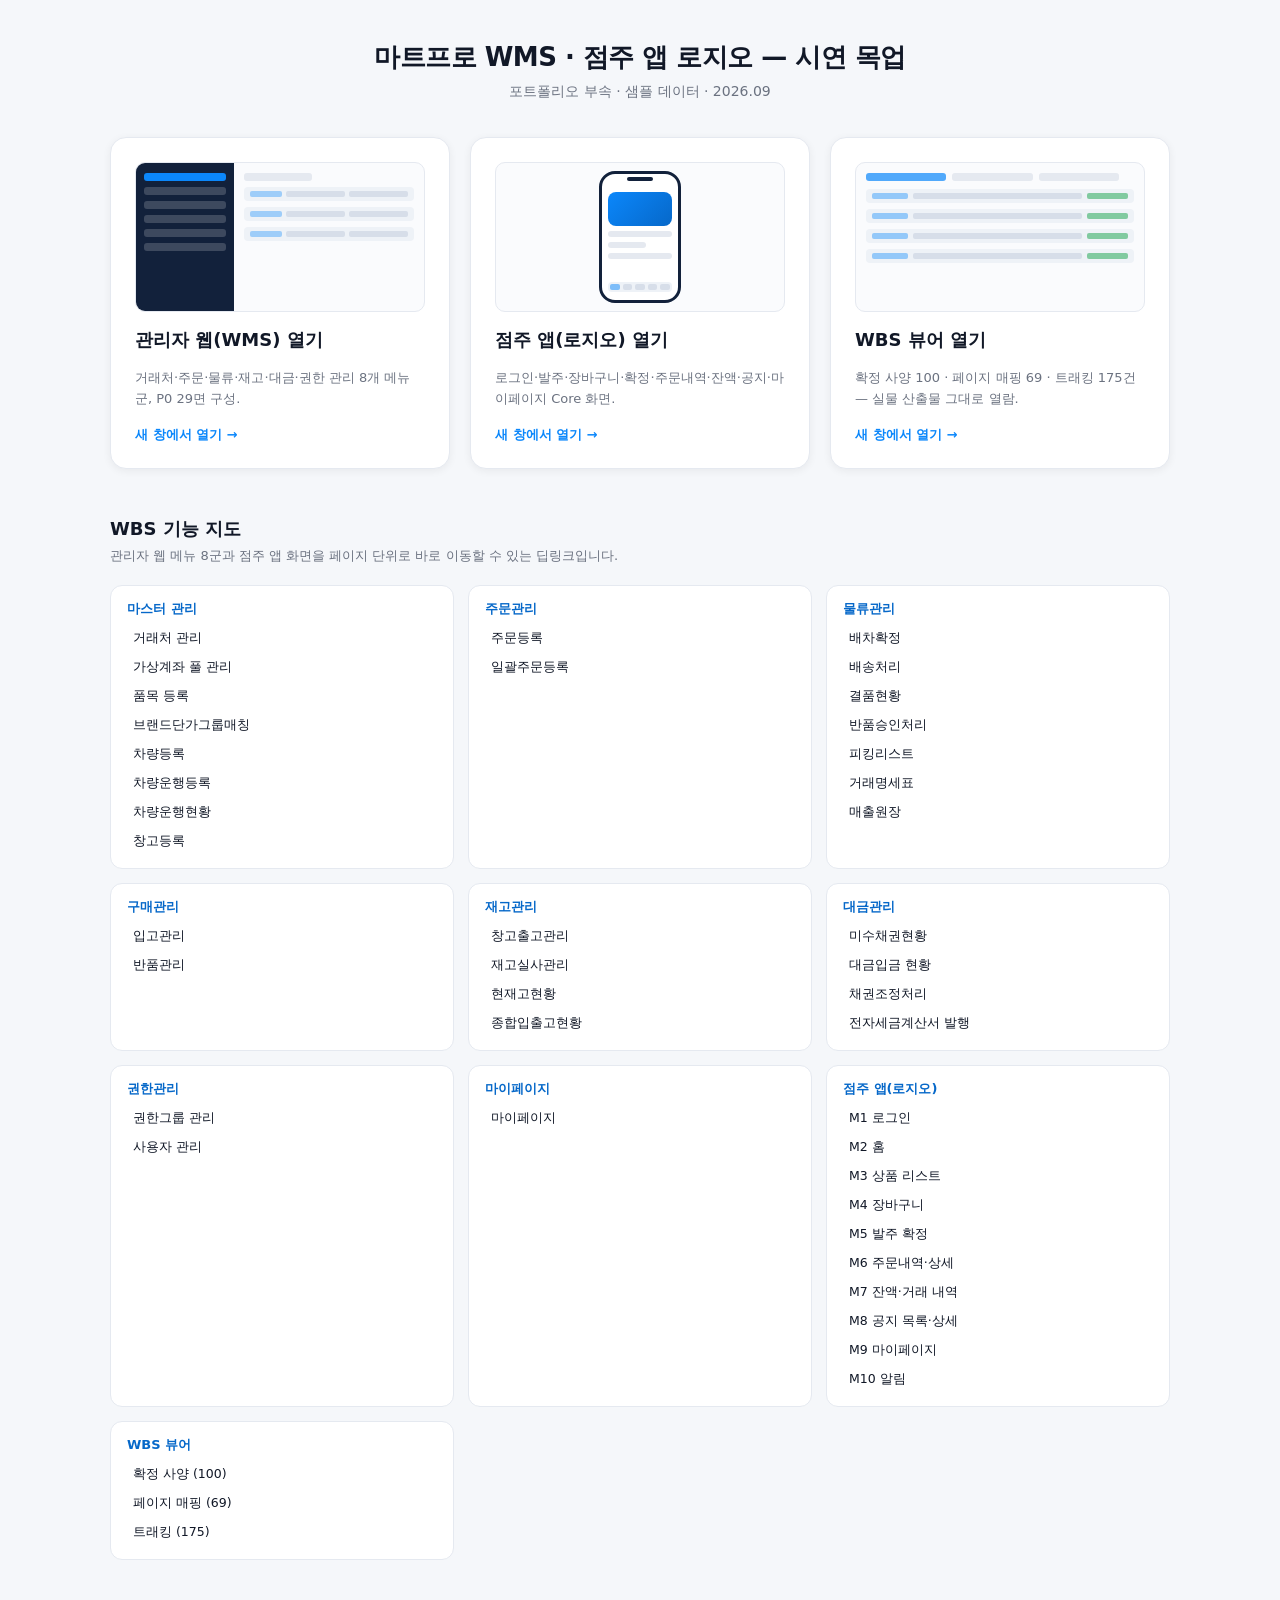
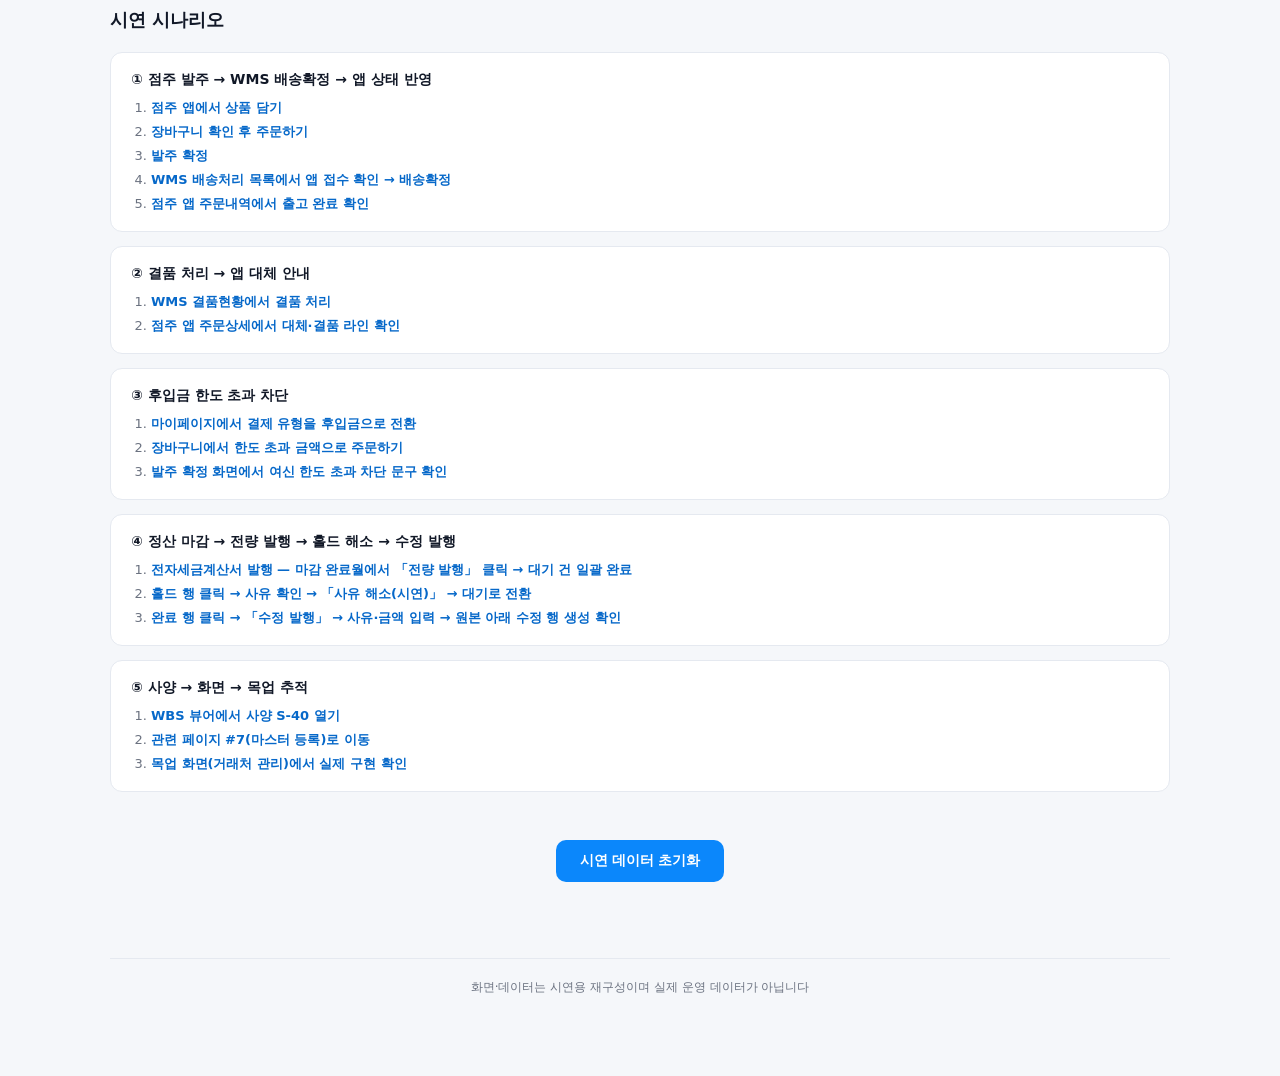
==== out/index.html @ e3179eb7 "Add files via upload" ====
<!doctype html>
<html lang="ko">
<head>
<meta charset="utf-8">
<meta name="viewport" content="width=device-width, initial-scale=1">
<title>마트프로 WMS · 점주 앱 로지오 — 시연 목업</title>
<link rel="stylesheet" href="shared/demo.css">
<style>
  .wrap{max-width:1100px;margin:0 auto;padding:40px 20px 80px;}
  header.hero{text-align:center;margin-bottom:36px;}
  header.hero h1{font-size:26px;font-weight:700;margin:0 0 8px;letter-spacing:-.02em;word-break:keep-all;}
  @media (max-width:420px){header.hero h1{font-size:21px;}}
  header.hero p{color:var(--sub);font-size:14px;margin:0;}

  .cards{display:grid;grid-template-columns:1fr 1fr 1fr;gap:20px;margin-bottom:48px;}
  @media (max-width:1000px){.cards{grid-template-columns:1fr 1fr;}}
  @media (max-width:760px){.cards{grid-template-columns:1fr;}}

  .card{
    background:var(--card);border:1px solid var(--line);border-radius:16px;
    padding:24px;display:flex;flex-direction:column;gap:16px;text-decoration:none;color:inherit;
    box-shadow:0 2px 8px rgba(0,0,0,.06);transition:transform .15s ease, box-shadow .15s ease;
  }
  .card:hover{transform:translateY(-2px);box-shadow:0 8px 20px rgba(11,135,251,.12);}
  .card h2{font-size:18px;margin:0;font-weight:700;}
  .card p.desc{margin:0;color:var(--sub);font-size:13px;line-height:1.6;}
  .card .cta{font-size:13px;color:var(--primary);font-weight:600;}

  /* mini mockup: WMS */
  .mini{border-radius:10px;border:1px solid var(--line);background:#fafbfd;overflow:hidden;height:150px;display:flex;}
  .mini-wms-side{width:34%;background:#12213B;display:flex;flex-direction:column;gap:6px;padding:10px 8px;}
  .mini-wms-side i{display:block;height:8px;border-radius:3px;background:rgba(255,255,255,.18);}
  .mini-wms-side i.active{background:var(--primary);}
  .mini-wms-main{flex:1;padding:10px;display:flex;flex-direction:column;gap:6px;}
  .mini-wms-bar{height:8px;border-radius:3px;background:#E5E9F0;width:40%;}
  .mini-wms-row{height:14px;border-radius:4px;background:#EEF2F7;display:flex;align-items:center;padding:0 6px;gap:4px;}
  .mini-wms-row i{height:6px;border-radius:2px;background:#D7DEE9;flex:1;}
  .mini-wms-row i:first-child{flex:0 0 20%;background:var(--primary);opacity:.35;}

  /* mini mockup: app phone */
  .mini-phone{border-radius:10px;border:1px solid var(--line);background:#fafbfd;display:flex;align-items:center;justify-content:center;height:150px;}
  .mini-phone-body{width:82px;height:132px;border-radius:16px;border:3px solid #12213B;background:#fff;position:relative;padding:8px 6px;display:flex;flex-direction:column;gap:5px;}
  .mini-phone-notch{position:absolute;top:3px;left:50%;transform:translateX(-50%);width:26px;height:4px;border-radius:2px;background:#12213B;}
  .mini-phone-hero{height:34px;border-radius:8px;background:linear-gradient(135deg,var(--primary),var(--primary-dark));margin-top:10px;}
  .mini-phone-line{height:6px;border-radius:3px;background:#E5E9F0;}
  .mini-phone-line.short{width:60%;}
  .mini-phone-tabbar{margin-top:auto;height:10px;border-radius:4px;background:#EEF2F7;display:flex;gap:3px;padding:2px;}
  .mini-phone-tabbar i{flex:1;border-radius:2px;background:#D7DEE9;}
  .mini-phone-tabbar i:first-child{background:var(--primary);opacity:.5;}

  /* mini mockup: WBS 뷰어 (테이블/행 실루엣) */
  .mini-wbs{border-radius:10px;border:1px solid var(--line);background:#fafbfd;overflow:hidden;height:150px;padding:10px;display:flex;flex-direction:column;gap:6px;}
  .mini-wbs-tabs{display:flex;gap:6px;margin-bottom:2px;}
  .mini-wbs-tabs i{height:8px;width:30%;border-radius:3px;background:#E5E9F0;}
  .mini-wbs-tabs i:first-child{background:var(--primary);opacity:.7;}
  .mini-wbs-row{height:14px;border-radius:4px;background:#EEF2F7;display:flex;align-items:center;padding:0 6px;gap:5px;}
  .mini-wbs-row i{height:6px;border-radius:2px;background:#D7DEE9;}
  .mini-wbs-row i.id{flex:0 0 14%;background:var(--primary);opacity:.4;}
  .mini-wbs-row i.bar{flex:1;}
  .mini-wbs-row i.badge{flex:0 0 16%;background:var(--ok);opacity:.5;}

  section.map{margin-bottom:48px;}
  section.map > h2{font-size:18px;font-weight:700;margin:0 0 6px;}
  section.map > p.lead{color:var(--sub);font-size:13px;margin:0 0 20px;}

  .map-grid{display:grid;grid-template-columns:repeat(3,1fr);gap:14px;}
  @media (max-width:900px){.map-grid{grid-template-columns:repeat(2,1fr);}}
  @media (max-width:600px){.map-grid{grid-template-columns:1fr;}}

  .group{background:var(--card);border:1px solid var(--line);border-radius:12px;padding:14px 16px;}
  .group h3{font-size:13px;margin:0 0 8px;color:var(--primary-dark);font-weight:700;}
  .group ul{list-style:none;margin:0;padding:0;display:flex;flex-direction:column;gap:4px;}
  .group li a{display:block;font-size:12.5px;color:var(--ink);text-decoration:none;padding:4px 6px;border-radius:6px;}
  .group li a:hover{background:#EDF5FF;color:var(--primary-dark);}

  .app-col h3{font-size:13px;margin:0 0 8px;color:var(--primary-dark);font-weight:700;}

  section.scenarios{margin-bottom:48px;}
  section.scenarios > h2{font-size:18px;font-weight:700;margin:0 0 20px;}
  .scenario{background:var(--card);border:1px solid var(--line);border-radius:12px;padding:18px 20px;margin-bottom:14px;}
  .scenario h3{font-size:14px;margin:0 0 10px;}
  .scenario ol{margin:0;padding-left:20px;display:flex;flex-direction:column;gap:6px;}
  .scenario ol li{font-size:13px;color:var(--sub);}
  .scenario ol li a{color:var(--primary-dark);text-decoration:none;font-weight:600;}
  .scenario ol li a:hover{text-decoration:underline;}

  section.reset{text-align:center;margin-bottom:48px;}
  #resetBtn{
    background:var(--primary);color:#fff;border:none;border-radius:10px;
    padding:12px 24px;font-size:14px;font-weight:600;cursor:pointer;
  }
  #resetBtn:hover{background:var(--primary-dark);}
  #resetMsg{margin-top:10px;font-size:13px;color:var(--ok);min-height:18px;}

  footer{text-align:center;color:var(--sub);font-size:12px;padding-top:20px;border-top:1px solid var(--line);}
</style>
</head>
<body>
<div class="wrap">

  <header class="hero">
    <h1>마트프로 WMS · 점주 앱 로지오 — 시연 목업</h1>
    <p>포트폴리오 부속 · 샘플 데이터 · 2026.09</p>
  </header>

  <div class="cards">
    <a class="card" href="wms/index.html" target="_blank" rel="noopener">
      <div class="mini">
        <div class="mini-wms-side">
          <i class="active"></i><i></i><i></i><i></i><i></i><i></i>
        </div>
        <div class="mini-wms-main">
          <div class="mini-wms-bar"></div>
          <div class="mini-wms-row"><i></i><i></i><i></i></div>
          <div class="mini-wms-row"><i></i><i></i><i></i></div>
          <div class="mini-wms-row"><i></i><i></i><i></i></div>
        </div>
      </div>
      <h2>관리자 웹(WMS) 열기</h2>
      <p class="desc">거래처·주문·물류·재고·대금·권한 관리 8개 메뉴군, P0 29면 구성.</p>
      <span class="cta">새 창에서 열기 →</span>
    </a>

    <a class="card" href="app/index.html" target="_blank" rel="noopener">
      <div class="mini-phone">
        <div class="mini-phone-body">
          <div class="mini-phone-notch"></div>
          <div class="mini-phone-hero"></div>
          <div class="mini-phone-line"></div>
          <div class="mini-phone-line short"></div>
          <div class="mini-phone-line"></div>
          <div class="mini-phone-tabbar"><i></i><i></i><i></i><i></i><i></i></div>
        </div>
      </div>
      <h2>점주 앱(로지오) 열기</h2>
      <p class="desc">로그인·발주·장바구니·확정·주문내역·잔액·공지·마이페이지 Core 화면.</p>
      <span class="cta">새 창에서 열기 →</span>
    </a>

    <a class="card" href="wbs/index.html" target="_blank" rel="noopener">
      <div class="mini-wbs">
        <div class="mini-wbs-tabs"><i></i><i></i><i></i></div>
        <div class="mini-wbs-row"><i class="id"></i><i class="bar"></i><i class="badge"></i></div>
        <div class="mini-wbs-row"><i class="id"></i><i class="bar"></i><i class="badge"></i></div>
        <div class="mini-wbs-row"><i class="id"></i><i class="bar"></i><i class="badge"></i></div>
        <div class="mini-wbs-row"><i class="id"></i><i class="bar"></i><i class="badge"></i></div>
      </div>
      <h2>WBS 뷰어 열기</h2>
      <p class="desc">확정 사양 100 · 페이지 매핑 69 · 트래킹 175건 — 실물 산출물 그대로 열람.</p>
      <span class="cta">새 창에서 열기 →</span>
    </a>
  </div>

  <section class="map">
    <h2>WBS 기능 지도</h2>
    <p class="lead">관리자 웹 메뉴 8군과 점주 앱 화면을 페이지 단위로 바로 이동할 수 있는 딥링크입니다.</p>
    <div class="map-grid">

      <div class="group">
        <h3>마스터 관리</h3>
        <ul>
          <li><a href="wms/index.html#/system/partner" target="_blank" rel="noopener">거래처 관리</a></li>
          <li><a href="wms/index.html#/system/virtual-account" target="_blank" rel="noopener">가상계좌 풀 관리</a></li>
          <li><a href="wms/index.html#/system/product" target="_blank" rel="noopener">품목 등록</a></li>
          <li><a href="wms/index.html#/system/brand-price-match" target="_blank" rel="noopener">브랜드단가그룹매칭</a></li>
          <li><a href="wms/index.html#/system/vehicle" target="_blank" rel="noopener">차량등록</a></li>
          <li><a href="wms/index.html#/system/vehicle-routes" target="_blank" rel="noopener">차량운행등록</a></li>
          <li><a href="wms/index.html#/system/vehicle-status" target="_blank" rel="noopener">차량운행현황</a></li>
          <li><a href="wms/index.html#/system/warehouse" target="_blank" rel="noopener">창고등록</a></li>
        </ul>
      </div>

      <div class="group">
        <h3>주문관리</h3>
        <ul>
          <li><a href="wms/index.html#/order/register" target="_blank" rel="noopener">주문등록</a></li>
          <li><a href="wms/index.html#/order/bulk-register" target="_blank" rel="noopener">일괄주문등록</a></li>
        </ul>
      </div>

      <div class="group">
        <h3>물류관리</h3>
        <ul>
          <li><a href="wms/index.html#/logistics/dispatch" target="_blank" rel="noopener">배차확정</a></li>
          <li><a href="wms/index.html#/logistics/order-confirm" target="_blank" rel="noopener">배송처리</a></li>
          <li><a href="wms/index.html#/logistics/shortage" target="_blank" rel="noopener">결품현황</a></li>
          <li><a href="wms/index.html#/logistics/return-approval" target="_blank" rel="noopener">반품승인처리</a></li>
          <li><a href="wms/index.html#/logistics/picking" target="_blank" rel="noopener">피킹리스트</a></li>
          <li><a href="wms/index.html#/logistics/trade-statement" target="_blank" rel="noopener">거래명세표</a></li>
          <li><a href="wms/index.html#/logistics/sales-ledger" target="_blank" rel="noopener">매출원장</a></li>
        </ul>
      </div>

      <div class="group">
        <h3>구매관리</h3>
        <ul>
          <li><a href="wms/index.html#/purchase/receiving" target="_blank" rel="noopener">입고관리</a></li>
          <li><a href="wms/index.html#/purchase/return" target="_blank" rel="noopener">반품관리</a></li>
        </ul>
      </div>

      <div class="group">
        <h3>재고관리</h3>
        <ul>
          <li><a href="wms/index.html#/inventory/outbound" target="_blank" rel="noopener">창고출고관리</a></li>
          <li><a href="wms/index.html#/inventory/audit" target="_blank" rel="noopener">재고실사관리</a></li>
          <li><a href="wms/index.html#/inventory/status" target="_blank" rel="noopener">현재고현황</a></li>
          <li><a href="wms/index.html#/inventory/report" target="_blank" rel="noopener">종합입출고현황</a></li>
        </ul>
      </div>

      <div class="group">
        <h3>대금관리</h3>
        <ul>
          <li><a href="wms/index.html#/payment/receivables" target="_blank" rel="noopener">미수채권현황</a></li>
          <li><a href="wms/index.html#/payment/charge-balance" target="_blank" rel="noopener">대금입금 현황</a></li>
          <li><a href="wms/index.html#/payment/credit-adjustment" target="_blank" rel="noopener">채권조정처리</a></li>
          <li><a href="wms/index.html#/payment/tax-invoice" target="_blank" rel="noopener">전자세금계산서 발행</a></li>
        </ul>
      </div>

      <div class="group">
        <h3>권한관리</h3>
        <ul>
          <li><a href="wms/index.html#/permission/group" target="_blank" rel="noopener">권한그룹 관리</a></li>
          <li><a href="wms/index.html#/permission/user" target="_blank" rel="noopener">사용자 관리</a></li>
        </ul>
      </div>

      <div class="group">
        <h3>마이페이지</h3>
        <ul>
          <li><a href="wms/index.html#/mypage" target="_blank" rel="noopener">마이페이지</a></li>
        </ul>
      </div>

      <div class="group app-col">
        <h3>점주 앱(로지오)</h3>
        <ul>
          <li><a href="app/index.html#/login" target="_blank" rel="noopener">M1 로그인</a></li>
          <li><a href="app/index.html#/home" target="_blank" rel="noopener">M2 홈</a></li>
          <li><a href="app/index.html#/catalog" target="_blank" rel="noopener">M3 상품 리스트</a></li>
          <li><a href="app/index.html#/cart" target="_blank" rel="noopener">M4 장바구니</a></li>
          <li><a href="app/index.html#/confirm" target="_blank" rel="noopener">M5 발주 확정</a></li>
          <li><a href="app/index.html#/history" target="_blank" rel="noopener">M6 주문내역·상세</a></li>
          <li><a href="app/index.html#/balance" target="_blank" rel="noopener">M7 잔액·거래 내역</a></li>
          <li><a href="app/index.html#/notice" target="_blank" rel="noopener">M8 공지 목록·상세</a></li>
          <li><a href="app/index.html#/mypage" target="_blank" rel="noopener">M9 마이페이지</a></li>
          <li><a href="app/index.html#/notify" target="_blank" rel="noopener">M10 알림</a></li>
        </ul>
      </div>

      <div class="group">
        <h3>WBS 뷰어</h3>
        <ul>
          <li><a href="wbs/index.html#/specs" target="_blank" rel="noopener">확정 사양 (100)</a></li>
          <li><a href="wbs/index.html#/pages" target="_blank" rel="noopener">페이지 매핑 (69)</a></li>
          <li><a href="wbs/index.html#/track" target="_blank" rel="noopener">트래킹 (175)</a></li>
        </ul>
      </div>

    </div>
  </section>

  <section class="scenarios">
    <h2>시연 시나리오</h2>

    <div class="scenario">
      <h3>① 점주 발주 → WMS 배송확정 → 앱 상태 반영</h3>
      <ol>
        <li><a href="app/index.html#/catalog" target="_blank" rel="noopener">점주 앱에서 상품 담기</a></li>
        <li><a href="app/index.html#/cart" target="_blank" rel="noopener">장바구니 확인 후 주문하기</a></li>
        <li><a href="app/index.html#/confirm" target="_blank" rel="noopener">발주 확정</a></li>
        <li><a href="wms/index.html#/logistics/order-confirm" target="_blank" rel="noopener">WMS 배송처리 목록에서 앱 접수 확인 → 배송확정</a></li>
        <li><a href="app/index.html#/history" target="_blank" rel="noopener">점주 앱 주문내역에서 출고 완료 확인</a></li>
      </ol>
    </div>

    <div class="scenario">
      <h3>② 결품 처리 → 앱 대체 안내</h3>
      <ol>
        <li><a href="wms/index.html#/logistics/shortage" target="_blank" rel="noopener">WMS 결품현황에서 결품 처리</a></li>
        <li><a href="app/index.html#/history" target="_blank" rel="noopener">점주 앱 주문상세에서 대체·결품 라인 확인</a></li>
      </ol>
    </div>

    <div class="scenario">
      <h3>③ 후입금 한도 초과 차단</h3>
      <ol>
        <li><a href="app/index.html#/mypage" target="_blank" rel="noopener">마이페이지에서 결제 유형을 후입금으로 전환</a></li>
        <li><a href="app/index.html#/cart" target="_blank" rel="noopener">장바구니에서 한도 초과 금액으로 주문하기</a></li>
        <li><a href="app/index.html#/confirm" target="_blank" rel="noopener">발주 확정 화면에서 여신 한도 초과 차단 문구 확인</a></li>
      </ol>
    </div>

    <div class="scenario">
      <h3>④ 정산 마감 → 전량 발행 → 홀드 해소 → 수정 발행</h3>
      <ol>
        <li><a href="wms/index.html#/payment/tax-invoice" target="_blank" rel="noopener">전자세금계산서 발행 — 마감 완료월에서 「전량 발행」 클릭 → 대기 건 일괄 완료</a></li>
        <li><a href="wms/index.html#/payment/tax-invoice" target="_blank" rel="noopener">홀드 행 클릭 → 사유 확인 → 「사유 해소(시연)」 → 대기로 전환</a></li>
        <li><a href="wms/index.html#/payment/tax-invoice" target="_blank" rel="noopener">완료 행 클릭 → 「수정 발행」 → 사유·금액 입력 → 원본 아래 수정 행 생성 확인</a></li>
      </ol>
    </div>
    <div class="scenario">
      <h3>⑤ 사양 → 화면 → 목업 추적</h3>
      <ol>
        <li><a href="wbs/index.html#/specs/S-40" target="_blank" rel="noopener">WBS 뷰어에서 사양 S-40 열기</a></li>
        <li><a href="wbs/index.html#/pages/7" target="_blank" rel="noopener">관련 페이지 #7(마스터 등록)로 이동</a></li>
        <li><a href="wms/index.html#/system/partner" target="_blank" rel="noopener">목업 화면(거래처 관리)에서 실제 구현 확인</a></li>
      </ol>
    </div>
  </section>

  <section class="reset">
    <button id="resetBtn" type="button">시연 데이터 초기화</button>
    <div id="resetMsg"></div>
  </section>

  <footer>화면·데이터는 시연용 재구성이며 실제 운영 데이터가 아닙니다</footer>
</div>

<script src="shared/bridge.js"></script>
<script>
  document.getElementById('resetBtn').addEventListener('click', function () {
    var msg = document.getElementById('resetMsg');
    if (window.BRIDGE && typeof window.BRIDGE.resetDemo === 'function') {
      window.BRIDGE.resetDemo();
      msg.textContent = '시연 데이터를 초기화했습니다.';
    } else {
      msg.textContent = '초기화 기능을 불러오지 못했습니다.';
      msg.style.color = 'var(--warn)';
    }
  });
</script>
</body>
</html>
---- out/shared/demo.css ----
/* 진입·배너 공용 토큰 */
:root{
  --bg:#F5F7FA;
  --card:#fff;
  --ink:#111827;
  --sub:#6B7280;
  --line:#E5E9F0;
  --primary:#0B87FB;
  --primary-dark:#0668C9;
  --warn:#EF4444;
  --ok:#16A34A;
  --amber:#F59E0B;
}
*{box-sizing:border-box;}
body{
  margin:0;
  font-family:system-ui,-apple-system,"Segoe UI",Roboto,"Apple SD Gothic Neo","Malgun Gothic",sans-serif;
  background:var(--bg);
  color:var(--ink);
}
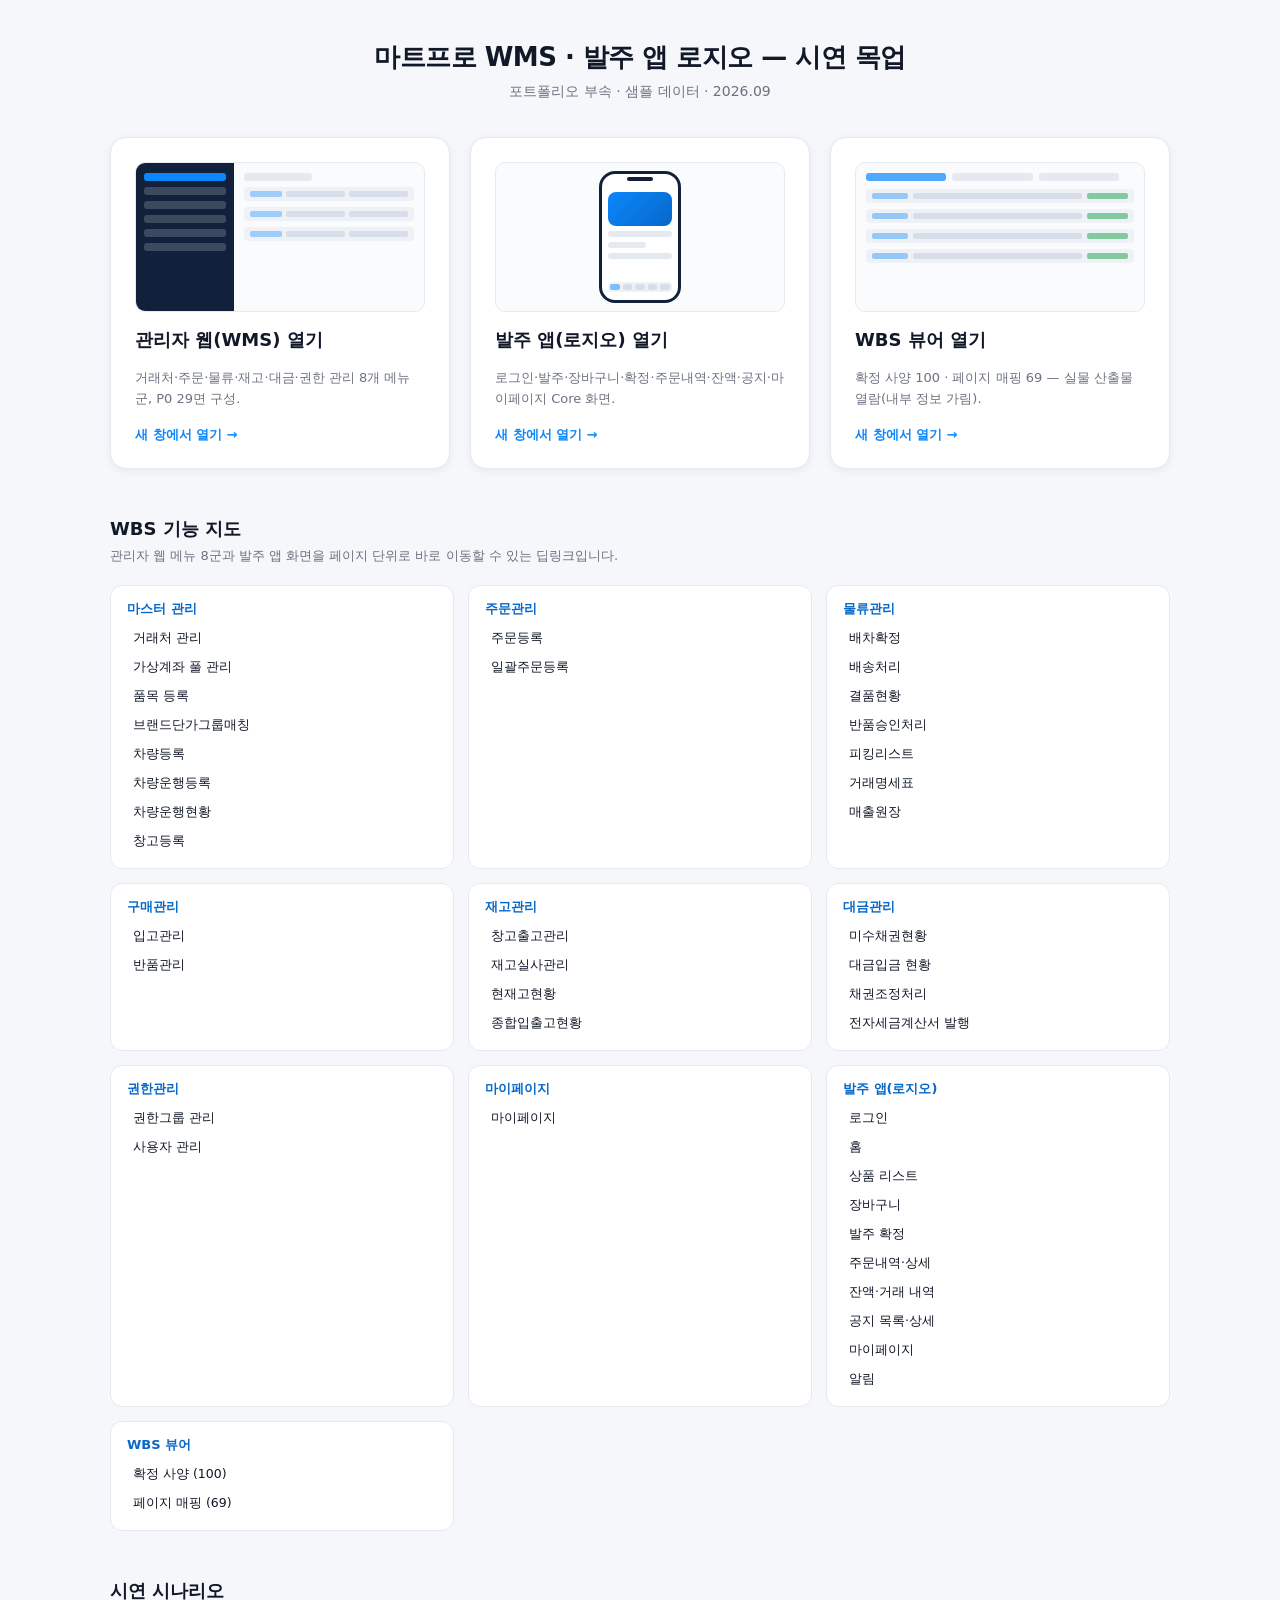
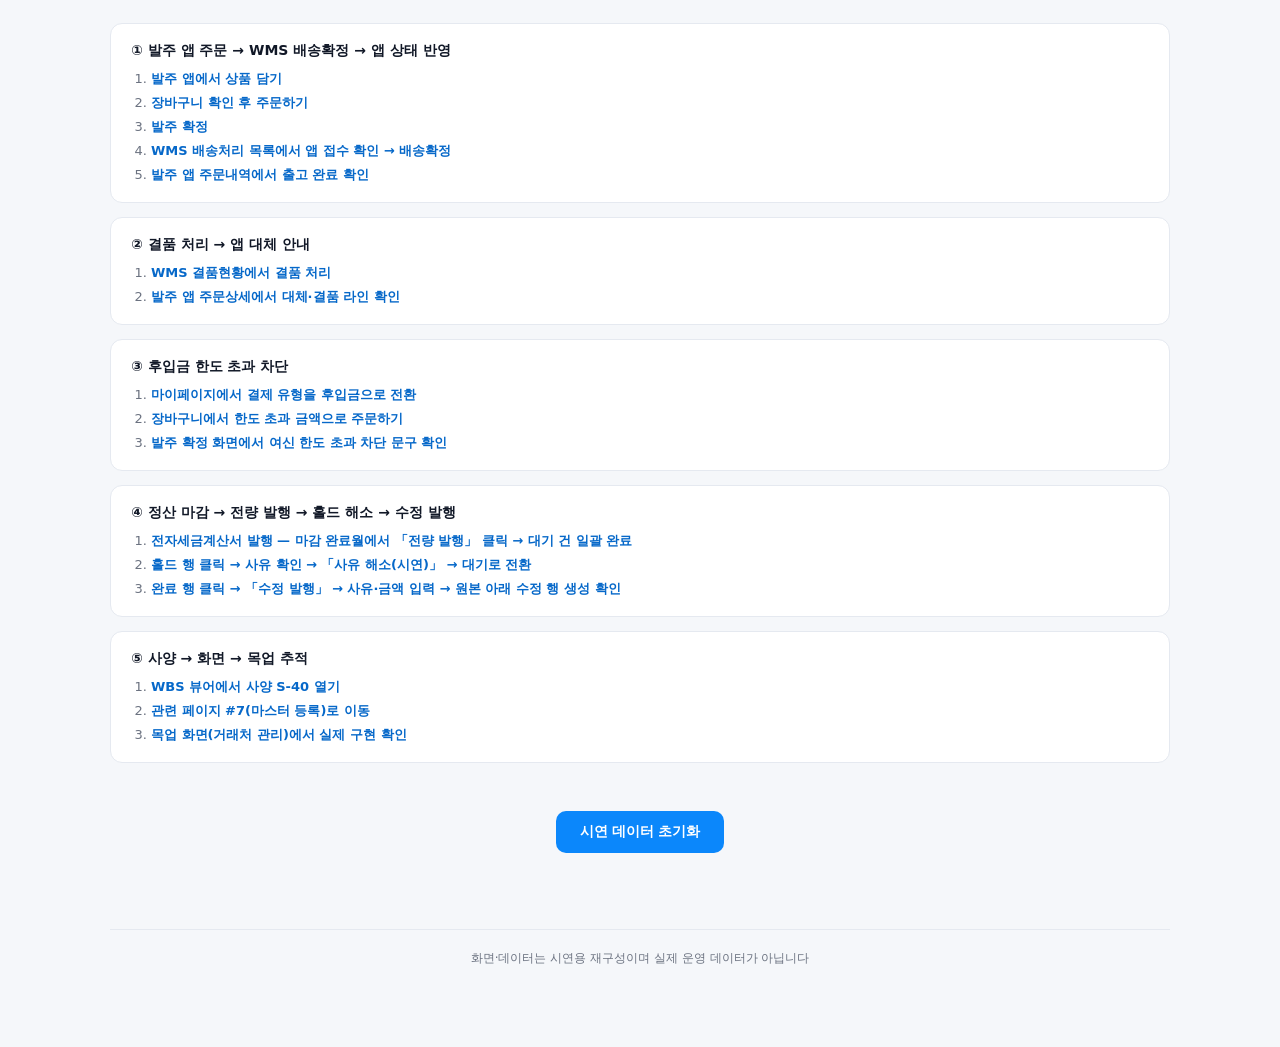
==== commit 6ee1874e: "데모 전수 점검 반영: '점주 앱'→'발주 앱', WMS 페이지 넘김 잘림 수정, WMS·발주 앱·WBS 죽은 버튼·참조 수정 Co-Authored-By: Claude Opus 5" ====
--- a/out/index.html
+++ b/out/index.html
@@ -3,7 +3,8 @@
 <head>
 <meta charset="utf-8">
 <meta name="viewport" content="width=device-width, initial-scale=1">
-<title>마트프로 WMS · 점주 앱 로지오 — 시연 목업</title>
+<title>마트프로 WMS · 발주 앱 로지오 — 시연 목업</title>
+<link rel="icon" href="data:,">
 <link rel="stylesheet" href="shared/demo.css">
 <style>
   .wrap{max-width:1100px;margin:0 auto;padding:40px 20px 80px;}
@@ -99,7 +100,7 @@
 <div class="wrap">
 
   <header class="hero">
-    <h1>마트프로 WMS · 점주 앱 로지오 — 시연 목업</h1>
+    <h1>마트프로 WMS · 발주 앱 로지오 — 시연 목업</h1>
     <p>포트폴리오 부속 · 샘플 데이터 · 2026.09</p>
   </header>
 
@@ -132,7 +133,7 @@
           <div class="mini-phone-tabbar"><i></i><i></i><i></i><i></i><i></i></div>
         </div>
       </div>
-      <h2>점주 앱(로지오) 열기</h2>
+      <h2>발주 앱(로지오) 열기</h2>
       <p class="desc">로그인·발주·장바구니·확정·주문내역·잔액·공지·마이페이지 Core 화면.</p>
       <span class="cta">새 창에서 열기 →</span>
     </a>
@@ -146,14 +147,14 @@
         <div class="mini-wbs-row"><i class="id"></i><i class="bar"></i><i class="badge"></i></div>
       </div>
       <h2>WBS 뷰어 열기</h2>
-      <p class="desc">확정 사양 100 · 페이지 매핑 69 · 트래킹 175건 — 실물 산출물 그대로 열람.</p>
+      <p class="desc">확정 사양 100 · 페이지 매핑 69 — 실물 산출물 열람(내부 정보 가림).</p>
       <span class="cta">새 창에서 열기 →</span>
     </a>
   </div>
 
   <section class="map">
     <h2>WBS 기능 지도</h2>
-    <p class="lead">관리자 웹 메뉴 8군과 점주 앱 화면을 페이지 단위로 바로 이동할 수 있는 딥링크입니다.</p>
+    <p class="lead">관리자 웹 메뉴 8군과 발주 앱 화면을 페이지 단위로 바로 이동할 수 있는 딥링크입니다.</p>
     <div class="map-grid">
 
       <div class="group">
@@ -235,18 +236,18 @@
       </div>
 
       <div class="group app-col">
-        <h3>점주 앱(로지오)</h3>
-        <ul>
-          <li><a href="app/index.html#/login" target="_blank" rel="noopener">M1 로그인</a></li>
-          <li><a href="app/index.html#/home" target="_blank" rel="noopener">M2 홈</a></li>
-          <li><a href="app/index.html#/catalog" target="_blank" rel="noopener">M3 상품 리스트</a></li>
-          <li><a href="app/index.html#/cart" target="_blank" rel="noopener">M4 장바구니</a></li>
-          <li><a href="app/index.html#/confirm" target="_blank" rel="noopener">M5 발주 확정</a></li>
-          <li><a href="app/index.html#/history" target="_blank" rel="noopener">M6 주문내역·상세</a></li>
-          <li><a href="app/index.html#/balance" target="_blank" rel="noopener">M7 잔액·거래 내역</a></li>
-          <li><a href="app/index.html#/notice" target="_blank" rel="noopener">M8 공지 목록·상세</a></li>
-          <li><a href="app/index.html#/mypage" target="_blank" rel="noopener">M9 마이페이지</a></li>
-          <li><a href="app/index.html#/notify" target="_blank" rel="noopener">M10 알림</a></li>
+        <h3>발주 앱(로지오)</h3>
+        <ul>
+          <li><a href="app/index.html#/login" target="_blank" rel="noopener">로그인</a></li>
+          <li><a href="app/index.html#/home" target="_blank" rel="noopener">홈</a></li>
+          <li><a href="app/index.html#/catalog" target="_blank" rel="noopener">상품 리스트</a></li>
+          <li><a href="app/index.html#/cart" target="_blank" rel="noopener">장바구니</a></li>
+          <li><a href="app/index.html#/confirm" target="_blank" rel="noopener">발주 확정</a></li>
+          <li><a href="app/index.html#/history" target="_blank" rel="noopener">주문내역·상세</a></li>
+          <li><a href="app/index.html#/balance" target="_blank" rel="noopener">잔액·거래 내역</a></li>
+          <li><a href="app/index.html#/notice" target="_blank" rel="noopener">공지 목록·상세</a></li>
+          <li><a href="app/index.html#/mypage" target="_blank" rel="noopener">마이페이지</a></li>
+          <li><a href="app/index.html#/notify" target="_blank" rel="noopener">알림</a></li>
         </ul>
       </div>
 
@@ -255,7 +256,6 @@
         <ul>
           <li><a href="wbs/index.html#/specs" target="_blank" rel="noopener">확정 사양 (100)</a></li>
           <li><a href="wbs/index.html#/pages" target="_blank" rel="noopener">페이지 매핑 (69)</a></li>
-          <li><a href="wbs/index.html#/track" target="_blank" rel="noopener">트래킹 (175)</a></li>
         </ul>
       </div>
 
@@ -266,13 +266,13 @@
     <h2>시연 시나리오</h2>
 
     <div class="scenario">
-      <h3>① 점주 발주 → WMS 배송확정 → 앱 상태 반영</h3>
-      <ol>
-        <li><a href="app/index.html#/catalog" target="_blank" rel="noopener">점주 앱에서 상품 담기</a></li>
+      <h3>① 발주 앱 주문 → WMS 배송확정 → 앱 상태 반영</h3>
+      <ol>
+        <li><a href="app/index.html#/catalog" target="_blank" rel="noopener">발주 앱에서 상품 담기</a></li>
         <li><a href="app/index.html#/cart" target="_blank" rel="noopener">장바구니 확인 후 주문하기</a></li>
         <li><a href="app/index.html#/confirm" target="_blank" rel="noopener">발주 확정</a></li>
         <li><a href="wms/index.html#/logistics/order-confirm" target="_blank" rel="noopener">WMS 배송처리 목록에서 앱 접수 확인 → 배송확정</a></li>
-        <li><a href="app/index.html#/history" target="_blank" rel="noopener">점주 앱 주문내역에서 출고 완료 확인</a></li>
+        <li><a href="app/index.html#/history" target="_blank" rel="noopener">발주 앱 주문내역에서 출고 완료 확인</a></li>
       </ol>
     </div>
 
@@ -280,7 +280,7 @@
       <h3>② 결품 처리 → 앱 대체 안내</h3>
       <ol>
         <li><a href="wms/index.html#/logistics/shortage" target="_blank" rel="noopener">WMS 결품현황에서 결품 처리</a></li>
-        <li><a href="app/index.html#/history" target="_blank" rel="noopener">점주 앱 주문상세에서 대체·결품 라인 확인</a></li>
+        <li><a href="app/index.html#/history" target="_blank" rel="noopener">발주 앱 주문상세에서 대체·결품 라인 확인</a></li>
       </ol>
     </div>
 
